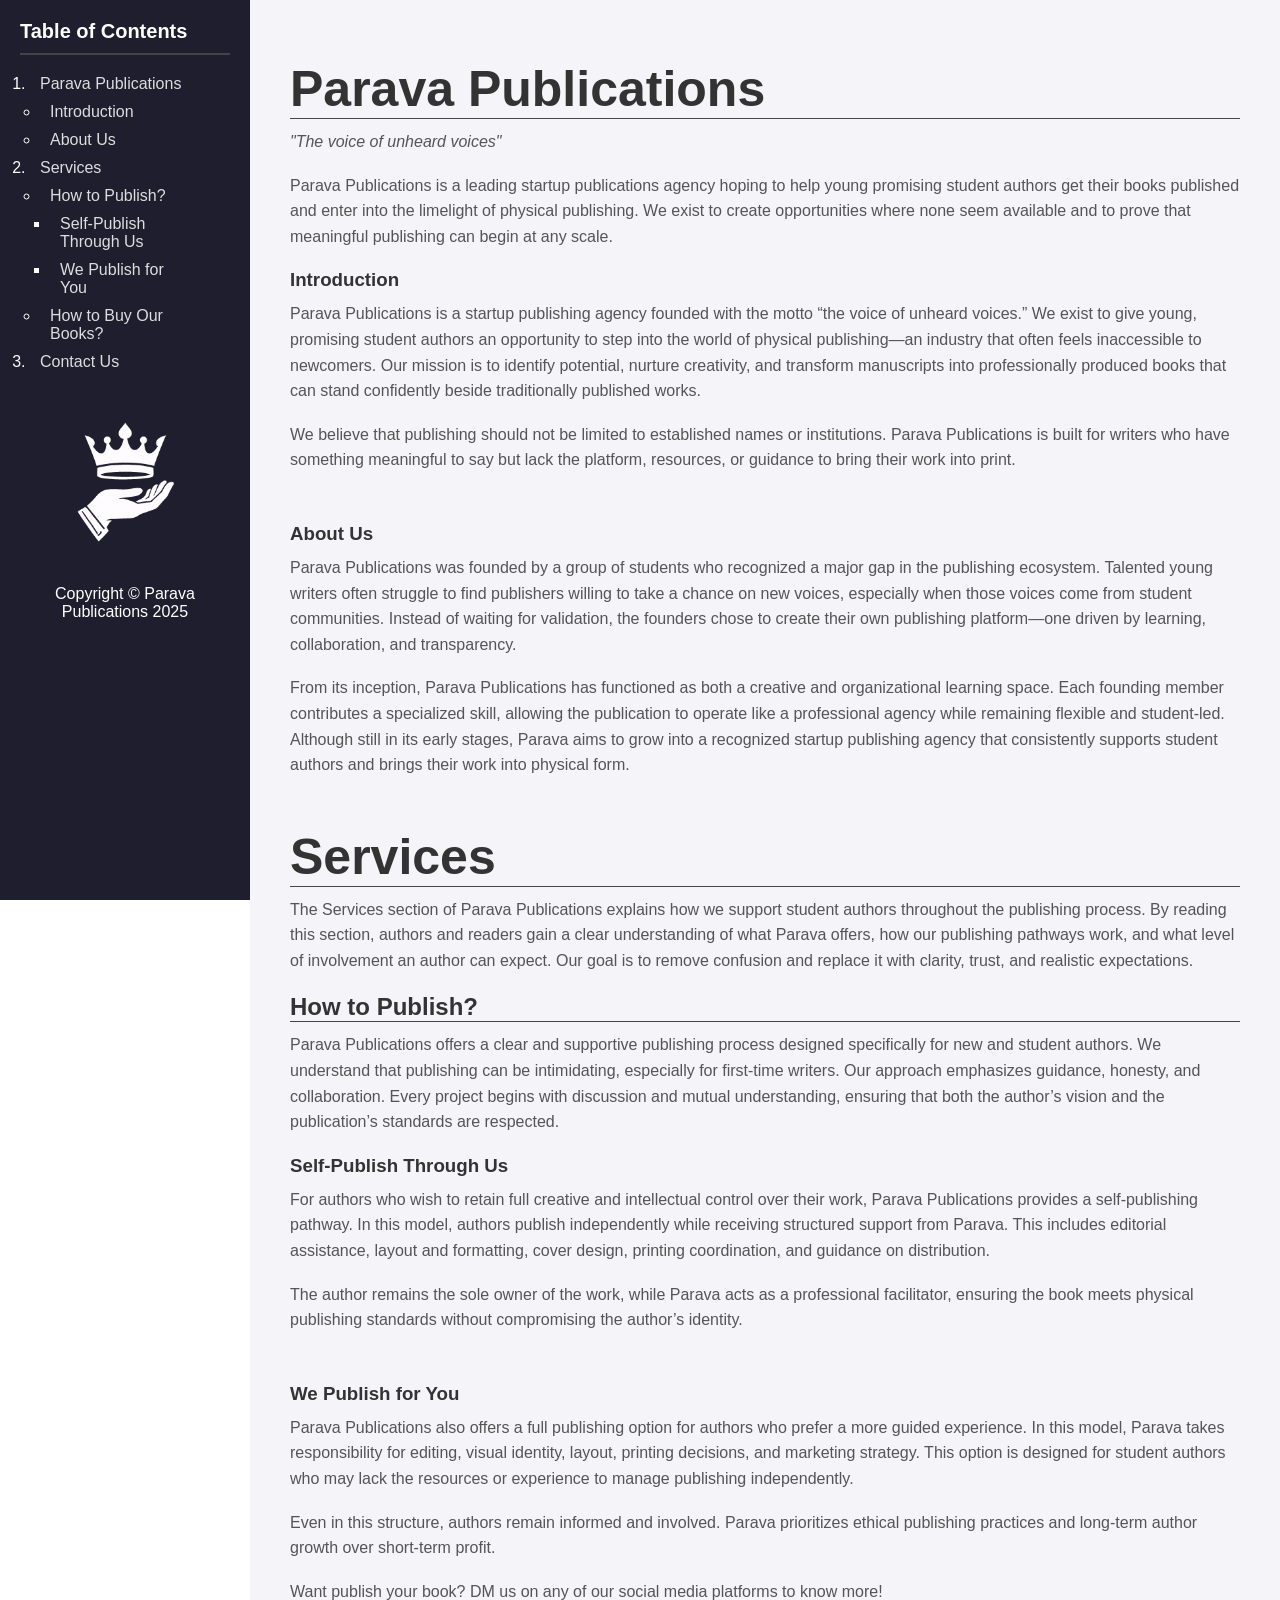
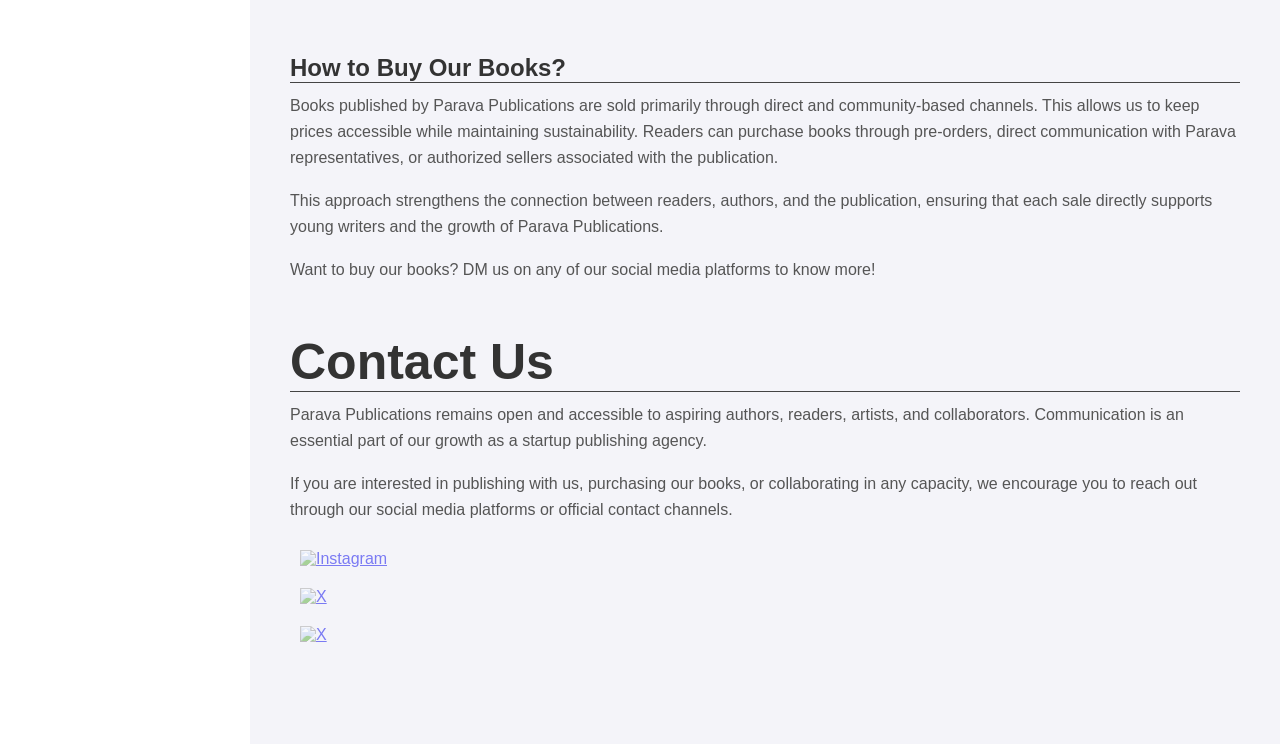
==== index.html @ 6252a5cc "Add files via upload" ====
<!DOCTYPE html>
<html lang="en">
<head>
  <meta charset="UTF-8" />
  <meta name="viewport" content="width=device-width, initial-scale=1.0" />
  <title>Parava Publications Documentation</title>
  <link rel="stylesheet" href="style.css" />
</head>
<body>

  <nav>
    <h2>Table of Contents</h2>
    <ol>
        <li><a href="#pp">Parava Publications</a></li>
        <ul>
            <li><a href="#pp-intro">Introduction</a></li>
            <li><a href="#pp-about">About Us</a></li>
        </ul>

        <li><a href="#service">Services</a></li>
        <ul>
            <li><a href="#service-htp">How to Publish?</a></li>
            <ul>
                <li><a href="#service-sptu">Self-Publish Through Us</a></li>
                <li><a href="#service-wpfy">We Publish for You</a></li>
            </ul>
            <li><a href="#service-buy">How to Buy Our Books?</a></li>
        </ul>

        <li><a href="#contact">Contact Us</a></li>
    </ol>
    <br>
    <img src="main.PNG" alt="Parava Publications Logo" style="width: 80%; max-width: 200px; height: auto; display: block; margin: 0 auto; filter: invert(1);">
    <br>
    <p style="text-align: center;">Copyright © Parava Publications 2025</p>
  </nav>

  <main>

    <section id="pp">
        <h1>Parava Publications</h1>
        <p><em>"The voice of unheard voices"</em></p>
        <br>
        <p>
            Parava Publications is a leading startup publications agency hoping to help young promising
            student authors get their books published and enter into the limelight of physical publishing.
            We exist to create opportunities where none seem available and to prove that meaningful
            publishing can begin at any scale.
        </p>

        <section id="pp-intro">
            <h3>Introduction</h3>
            <p>
                Parava Publications is a startup publishing agency founded with the motto “the voice of unheard
                voices.” We exist to give young, promising student authors an opportunity to step into the world
                of physical publishing—an industry that often feels inaccessible to newcomers. Our mission is to
                identify potential, nurture creativity, and transform manuscripts into professionally produced
                books that can stand confidently beside traditionally published works.
            </p>
            <br>
            <p>
                We believe that publishing should not be limited to established names or institutions.
                Parava Publications is built for writers who have something meaningful to say but lack the
                platform, resources, or guidance to bring their work into print.
            </p>
        </section>

        <section id="pp-about">
            <h3>About Us</h3>
            <p>
                Parava Publications was founded by a group of students who recognized a major gap in the publishing
                ecosystem. Talented young writers often struggle to find publishers willing to take a chance on
                new voices, especially when those voices come from student communities. Instead of waiting for
                validation, the founders chose to create their own publishing platform—one driven by learning,
                collaboration, and transparency.
            </p>
            <br>
            <p>
                From its inception, Parava Publications has functioned as both a creative and organizational
                learning space. Each founding member contributes a specialized skill, allowing the publication
                to operate like a professional agency while remaining flexible and student-led. Although still
                in its early stages, Parava aims to grow into a recognized startup publishing agency that
                consistently supports student authors and brings their work into physical form.
            </p>
        </section>
    </section>

    <section id="service">
        <h1>Services</h1>
        <p>
            The Services section of Parava Publications explains how we support student authors throughout the
            publishing process. By reading this section, authors and readers gain a clear understanding of what
            Parava offers, how our publishing pathways work, and what level of involvement an author can expect.
            Our goal is to remove confusion and replace it with clarity, trust, and realistic expectations.
        </p>

        <section id="service-htp">
            <h2>How to Publish?</h2>
            <p>
                Parava Publications offers a clear and supportive publishing process designed specifically for
                new and student authors. We understand that publishing can be intimidating, especially for
                first-time writers. Our approach emphasizes guidance, honesty, and collaboration. Every project
                begins with discussion and mutual understanding, ensuring that both the author’s vision and the
                publication’s standards are respected.
            </p>

            <section id="service-sptu">
                <h3>Self-Publish Through Us</h3>
                <p>
                    For authors who wish to retain full creative and intellectual control over their work,
                    Parava Publications provides a self-publishing pathway. In this model, authors publish
                    independently while receiving structured support from Parava. This includes editorial
                    assistance, layout and formatting, cover design, printing coordination, and guidance on
                    distribution.
                </p>
                <br>
                <p>
                    The author remains the sole owner of the work, while Parava acts as a professional
                    facilitator, ensuring the book meets physical publishing standards without compromising
                    the author’s identity.
                </p>
                
            </section>

            <section id="service-wpfy">
                <h3>We Publish for You</h3>
                <p>
                    Parava Publications also offers a full publishing option for authors who prefer a more
                    guided experience. In this model, Parava takes responsibility for editing, visual identity,
                    layout, printing decisions, and marketing strategy. This option is designed for student
                    authors who may lack the resources or experience to manage publishing independently.
                </p>
                <br>
                <p>
                    Even in this structure, authors remain informed and involved. Parava prioritizes ethical
                    publishing practices and long-term author growth over short-term profit.
                </p>
                <br>
                <p>Want publish your book? DM us on any of our social media platforms to know more!</p>
            </section>
        </section>

        <section id="service-buy">
            <h2>How to Buy Our Books?</h2>
            <p>
                Books published by Parava Publications are sold primarily through direct and community-based
                channels. This allows us to keep prices accessible while maintaining sustainability. Readers
                can purchase books through pre-orders, direct communication with Parava representatives, or
                authorized sellers associated with the publication.
            </p>
            <br>
            <p>
                This approach strengthens the connection between readers, authors, and the publication, ensuring
                that each sale directly supports young writers and the growth of Parava Publications.
            </p>
            <br>
            <p>Want to buy our books? DM us on any of our social media platforms to know more!</p>
        </section>
    </section>


    <section id="contact">
        <h1>Contact Us</h1>
        <p>
            Parava Publications remains open and accessible to aspiring authors, readers, artists, and
            collaborators. Communication is an essential part of our growth as a startup publishing agency.
        </p>
        <br>
        <p>
            If you are interested in publishing with us, purchasing our books, or collaborating in any
            capacity, we encourage you to reach out through our social media platforms or official contact
            channels.
        </p>
        
        <div class="socials">
            <br>
            <a href="#" target="_blank">
                <img src="https://cdn.simpleicons.org/instagram" alt="Instagram">
            </a>
            <br>
            <a href="#" target="_blank">
                <img src="https://cdn.simpleicons.org/x" alt="X">
            </a>
            <br>
            <a href="#" target="_blank">
                <img src="https://cdn.simpleicons.org/facebook" alt="X">
            </a>

        </div>

    </section>

  </main>

</body>
</html>
---- style.css ----
* {
  margin: 0;
  padding: 0;
  box-sizing: border-box;
}
body {
  font-family: Arial, sans-serif;
  display: flex;
  min-height: 100vh;
}
/* Sidebar Styles */
nav {
  width: 250px;
  background-color: #1e1e2f;
  color: #fff;
  position: sticky;
  top: 0;
  height: 100vh;
  overflow-y: auto;
  padding: 20px;
}
nav h2 {
  margin-bottom: 20px;
  font-size: 20px;
  border-bottom: 2px solid #444;
  padding-bottom: 10px;
}
nav a {
  display: block;
  color: #ddd;
  text-decoration: none;
  margin: 10px;
  transition: color 0.2s ease-in-out;
}
nav a:hover {
  color: #00bcd4;
}
nav ol{
    margin: 10px;
}
nav ul{
    margin: 10px;
}
/* Main Content Styles */
main {
  flex: 1;
  padding: 40px;
  background-color: #f4f4f9;
}
main section {
  margin-bottom: 50px;
}
main h3 {
  color: #333;
  margin-bottom: 10px;
  margin-top: 20px;
}
main h2 {
  color: #333;
  margin-bottom: 10px;
  margin-top: 20px;
  border-bottom: 1px solid #444;
}
main h1 {
  color: #333;
  margin-bottom: 10px;
  margin-top: 20px;
  border-bottom: 1px solid #444;
  font-size: 50px;
}
main p {
  line-height: 1.6;
  color: #555;
}

.socials img {
  width: 25px;
  height: 25px;
  opacity: 0.5;
  margin: 10px;
}

.socials img:hover {
  opacity: 1;
}

@media (max-width: 768px) {
  body {
    flex-direction: column;
  }
  nav {
    width: 100%;
    height: auto;
    position: relative;
  }
  main {
    padding: 20px;
  }
}
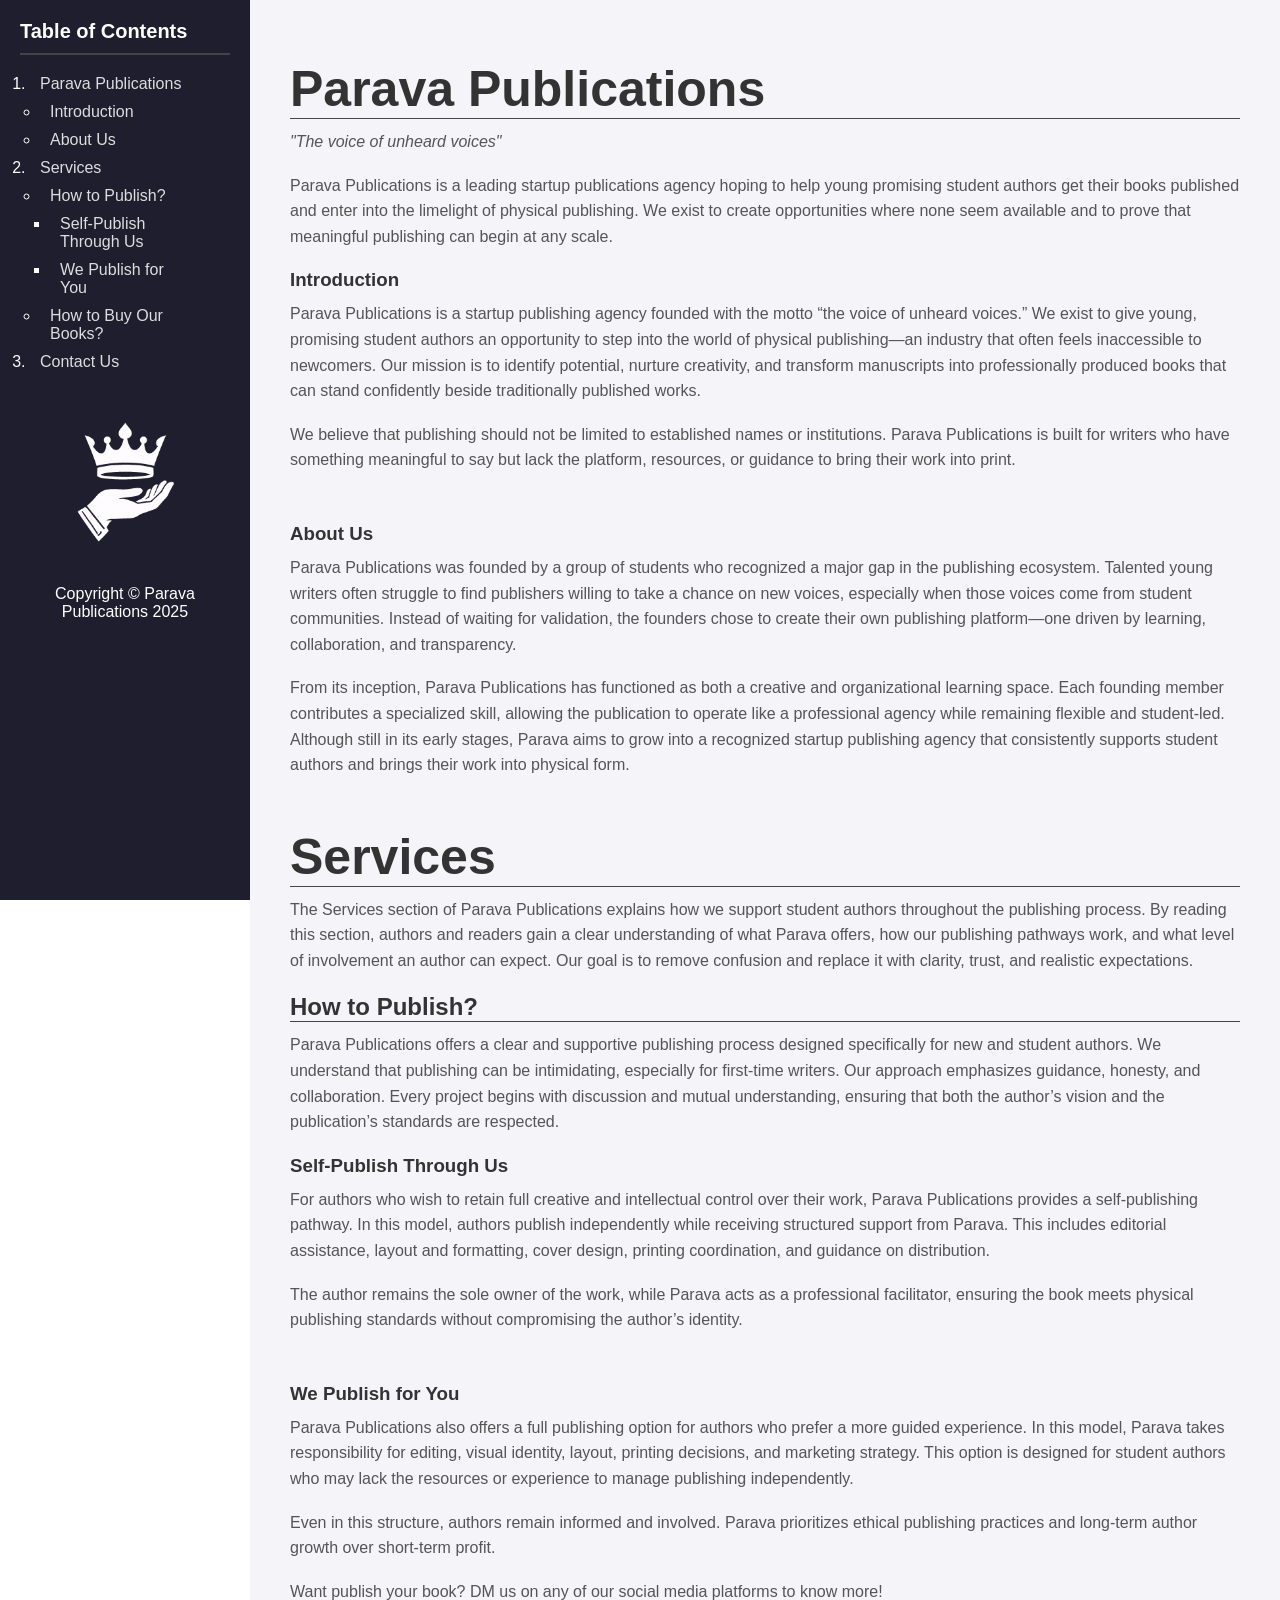
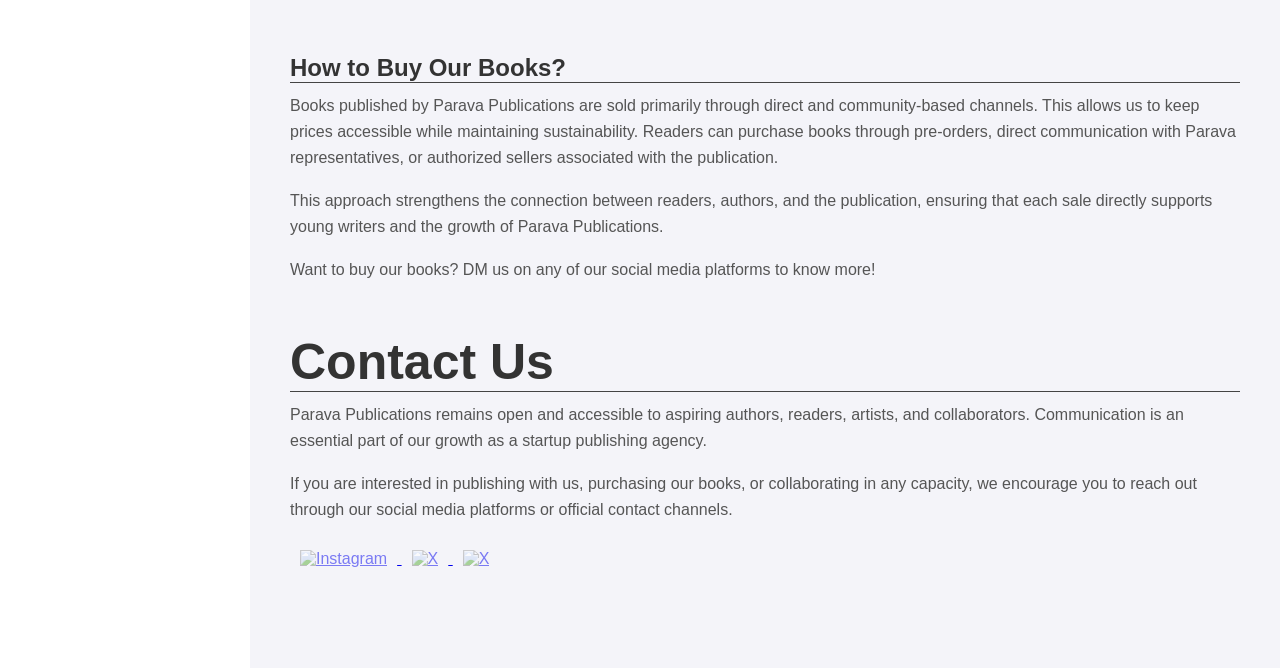
==== commit ef7ab628: "Update index.html" ====
--- a/index.html
+++ b/index.html
@@ -3,7 +3,7 @@
 <head>
   <meta charset="UTF-8" />
   <meta name="viewport" content="width=device-width, initial-scale=1.0" />
-  <title>Parava Publications Documentation</title>
+  <title>Parava Publications</title>
   <link rel="stylesheet" href="style.css" />
 </head>
 <body>
@@ -172,16 +172,16 @@
             channels.
         </p>
         
-        <div class="socials">
+        <div class="socials" style="align: center;">
             <br>
             <a href="#" target="_blank">
                 <img src="https://cdn.simpleicons.org/instagram" alt="Instagram">
             </a>
-            <br>
+            
             <a href="#" target="_blank">
                 <img src="https://cdn.simpleicons.org/x" alt="X">
             </a>
-            <br>
+             
             <a href="#" target="_blank">
                 <img src="https://cdn.simpleicons.org/facebook" alt="X">
             </a>
@@ -193,4 +193,4 @@
   </main>
 
 </body>
-</html>+</html>
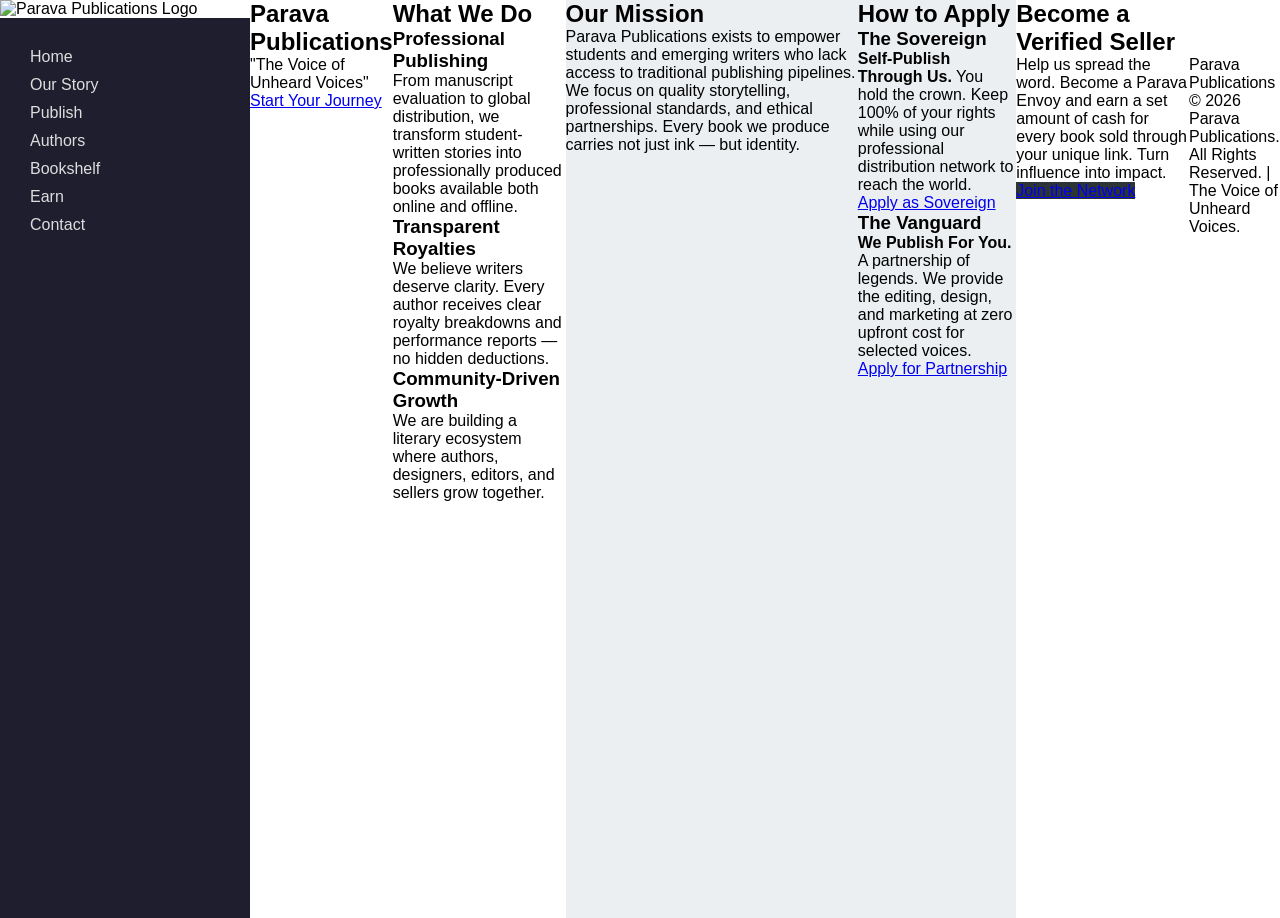
==== commit 64ce1501: "Revise index.html for improved layout and branding Updated the HTML structure and content for better" ====
--- a/index.html
+++ b/index.html
@@ -1,196 +1,97 @@
 <!DOCTYPE html>
 <html lang="en">
 <head>
-  <meta charset="UTF-8" />
-  <meta name="viewport" content="width=device-width, initial-scale=1.0" />
-  <title>Parava Publications</title>
-  <link rel="stylesheet" href="style.css" />
+    <meta charset="UTF-8">
+    <meta name="viewport" content="width=device-width, initial-scale=1.0">
+    <title>Parava Publications | The Voice of Unheard Voices</title>
+    <link rel="stylesheet" href="style.css">
+    <link href="https://fonts.googleapis.com/css2?family=Inter:wght@300;400;700&family=Playfair+Display:ital,wght@0,700;1,700&display=swap" rel="stylesheet">
+    
 </head>
 <body>
 
-  <nav>
-    <h2>Table of Contents</h2>
-    <ol>
-        <li><a href="#pp">Parava Publications</a></li>
-        <ul>
-            <li><a href="#pp-intro">Introduction</a></li>
-            <li><a href="#pp-about">About Us</a></li>
-        </ul>
+    <header>
+        <div class="logo-container">
+            <img src="your-logo-file.png" alt="Parava Publications Logo">
+        </div>
+        <nav>
+            <a href="index.html">Home</a>
+            <a href="about.html">Our Story</a>
+            <a href="publish.html">Publish</a>
+            <a href="authors.html">Authors</a>
+            <a href="books.html">Bookshelf</a>
+            <a href="sellers.html">Earn</a>
+            <a href="contact.html">Contact</a>
+        </nav>
+    </header>
 
-        <li><a href="#service">Services</a></li>
-        <ul>
-            <li><a href="#service-htp">How to Publish?</a></li>
-            <ul>
-                <li><a href="#service-sptu">Self-Publish Through Us</a></li>
-                <li><a href="#service-wpfy">We Publish for You</a></li>
-            </ul>
-            <li><a href="#service-buy">How to Buy Our Books?</a></li>
-        </ul>
-
-        <li><a href="#contact">Contact Us</a></li>
-    </ol>
-    <br>
-    <img src="main.PNG" alt="Parava Publications Logo" style="width: 80%; max-width: 200px; height: auto; display: block; margin: 0 auto; filter: invert(1);">
-    <br>
-    <p style="text-align: center;">Copyright © Parava Publications 2025</p>
-  </nav>
-
-  <main>
-
-    <section id="pp">
+    <section class="hero">
         <h1>Parava Publications</h1>
-        <p><em>"The voice of unheard voices"</em></p>
-        <br>
-        <p>
-            Parava Publications is a leading startup publications agency hoping to help young promising
-            student authors get their books published and enter into the limelight of physical publishing.
-            We exist to create opportunities where none seem available and to prove that meaningful
-            publishing can begin at any scale.
-        </p>
-
-        <section id="pp-intro">
-            <h3>Introduction</h3>
-            <p>
-                Parava Publications is a startup publishing agency founded with the motto “the voice of unheard
-                voices.” We exist to give young, promising student authors an opportunity to step into the world
-                of physical publishing—an industry that often feels inaccessible to newcomers. Our mission is to
-                identify potential, nurture creativity, and transform manuscripts into professionally produced
-                books that can stand confidently beside traditionally published works.
-            </p>
-            <br>
-            <p>
-                We believe that publishing should not be limited to established names or institutions.
-                Parava Publications is built for writers who have something meaningful to say but lack the
-                platform, resources, or guidance to bring their work into print.
-            </p>
-        </section>
-
-        <section id="pp-about">
-            <h3>About Us</h3>
-            <p>
-                Parava Publications was founded by a group of students who recognized a major gap in the publishing
-                ecosystem. Talented young writers often struggle to find publishers willing to take a chance on
-                new voices, especially when those voices come from student communities. Instead of waiting for
-                validation, the founders chose to create their own publishing platform—one driven by learning,
-                collaboration, and transparency.
-            </p>
-            <br>
-            <p>
-                From its inception, Parava Publications has functioned as both a creative and organizational
-                learning space. Each founding member contributes a specialized skill, allowing the publication
-                to operate like a professional agency while remaining flexible and student-led. Although still
-                in its early stages, Parava aims to grow into a recognized startup publishing agency that
-                consistently supports student authors and brings their work into physical form.
-            </p>
-        </section>
+        <p class="motto">"The Voice of Unheard Voices"</p>
+        <a href="publish.html" class="btn">Start Your Journey</a>
     </section>
 
-    <section id="service">
-        <h1>Services</h1>
-        <p>
-            The Services section of Parava Publications explains how we support student authors throughout the
-            publishing process. By reading this section, authors and readers gain a clear understanding of what
-            Parava offers, how our publishing pathways work, and what level of involvement an author can expect.
-            Our goal is to remove confusion and replace it with clarity, trust, and realistic expectations.
-        </p>
+    <section>
+        <h2>What We Do</h2>
+        <div class="grid">
+            <div class="card">
+                <h3>Professional Publishing</h3>
+                <p>From manuscript evaluation to global distribution, we transform student-written stories into professionally produced books available both online and offline.</p>
+            </div>
 
-        <section id="service-htp">
-            <h2>How to Publish?</h2>
-            <p>
-                Parava Publications offers a clear and supportive publishing process designed specifically for
-                new and student authors. We understand that publishing can be intimidating, especially for
-                first-time writers. Our approach emphasizes guidance, honesty, and collaboration. Every project
-                begins with discussion and mutual understanding, ensuring that both the author’s vision and the
-                publication’s standards are respected.
-            </p>
+            <div class="card">
+                <h3>Transparent Royalties</h3>
+                <p>We believe writers deserve clarity. Every author receives clear royalty breakdowns and performance reports — no hidden deductions.</p>
+            </div>
 
-            <section id="service-sptu">
-                <h3>Self-Publish Through Us</h3>
-                <p>
-                    For authors who wish to retain full creative and intellectual control over their work,
-                    Parava Publications provides a self-publishing pathway. In this model, authors publish
-                    independently while receiving structured support from Parava. This includes editorial
-                    assistance, layout and formatting, cover design, printing coordination, and guidance on
-                    distribution.
-                </p>
-                <br>
-                <p>
-                    The author remains the sole owner of the work, while Parava acts as a professional
-                    facilitator, ensuring the book meets physical publishing standards without compromising
-                    the author’s identity.
-                </p>
-                
-            </section>
-
-            <section id="service-wpfy">
-                <h3>We Publish for You</h3>
-                <p>
-                    Parava Publications also offers a full publishing option for authors who prefer a more
-                    guided experience. In this model, Parava takes responsibility for editing, visual identity,
-                    layout, printing decisions, and marketing strategy. This option is designed for student
-                    authors who may lack the resources or experience to manage publishing independently.
-                </p>
-                <br>
-                <p>
-                    Even in this structure, authors remain informed and involved. Parava prioritizes ethical
-                    publishing practices and long-term author growth over short-term profit.
-                </p>
-                <br>
-                <p>Want publish your book? DM us on any of our social media platforms to know more!</p>
-            </section>
-        </section>
-
-        <section id="service-buy">
-            <h2>How to Buy Our Books?</h2>
-            <p>
-                Books published by Parava Publications are sold primarily through direct and community-based
-                channels. This allows us to keep prices accessible while maintaining sustainability. Readers
-                can purchase books through pre-orders, direct communication with Parava representatives, or
-                authorized sellers associated with the publication.
-            </p>
-            <br>
-            <p>
-                This approach strengthens the connection between readers, authors, and the publication, ensuring
-                that each sale directly supports young writers and the growth of Parava Publications.
-            </p>
-            <br>
-            <p>Want to buy our books? DM us on any of our social media platforms to know more!</p>
-        </section>
+            <div class="card">
+                <h3>Community-Driven Growth</h3>
+                <p>We are building a literary ecosystem where authors, designers, editors, and sellers grow together.</p>
+            </div>
+        </div>
     </section>
 
+<section style="background:#eceff1;">
+    <h2>Our Mission</h2>
+    <p>
+        Parava Publications exists to empower students and emerging writers who lack access to traditional publishing pipelines.
+        We focus on quality storytelling, professional standards, and ethical partnerships.
+        Every book we produce carries not just ink — but identity.
+    </p>
+</section>
 
-    <section id="contact">
-        <h1>Contact Us</h1>
-        <p>
-            Parava Publications remains open and accessible to aspiring authors, readers, artists, and
-            collaborators. Communication is an essential part of our growth as a startup publishing agency.
-        </p>
-        <br>
-        <p>
-            If you are interested in publishing with us, purchasing our books, or collaborating in any
-            capacity, we encourage you to reach out through our social media platforms or official contact
-            channels.
-        </p>
-        
-        <div class="socials" style="align: center;">
-            <br>
-            <a href="#" target="_blank">
-                <img src="https://cdn.simpleicons.org/instagram" alt="Instagram">
-            </a>
-            
-            <a href="#" target="_blank">
-                <img src="https://cdn.simpleicons.org/x" alt="X">
-            </a>
-             
-            <a href="#" target="_blank">
-                <img src="https://cdn.simpleicons.org/facebook" alt="X">
-            </a>
-
+    <section id="apply" style="background: #eceff1;">
+        <h2>How to Apply</h2>
+        <div class="grid">
+            <div class="card">
+                <h3>The Sovereign</h3>
+                <p><strong>Self-Publish Through Us.</strong> You hold the crown. Keep 100% of your rights while using our professional distribution network to reach the world.</p>
+                <a href="#" class="btn">Apply as Sovereign</a>
+            </div>
+            <div class="card">
+                <h3>The Vanguard</h3>
+                <p><strong>We Publish For You.</strong> A partnership of legends. We provide the editing, design, and marketing at zero upfront cost for selected voices.</p>
+                <a href="#" class="btn">Apply for Partnership</a>
+            </div>
         </div>
-
     </section>
 
-  </main>
+    <section id="sellers">
+        <h2>Become a Verified Seller</h2>
+        <p>Help us spread the word. Become a Parava Envoy and earn a set amount of cash for every book sold through your unique link. Turn influence into impact.</p>
+        <a href="#" class="btn" style="background: #2d3436;">Join the Network</a>
+    </section>
+
+    <footer>
+        <div class="logo-container" style="margin-bottom: 20px;">
+            <img src="your-logo-file.png" alt="Parava Footer Logo" style="filter: brightness(0) invert(1); margin: 0 auto;">
+        </div>
+        <p>Parava Publications</p>
+        
+        <div class="copyright">
+            <p>&copy; 2026 Parava Publications. All Rights Reserved. | The Voice of Unheard Voices.</p>
+        </div>
+    </footer>
 
 </body>
 </html>
--- a/style.css
+++ b/style.css
@@ -72,7 +72,11 @@
   line-height: 1.6;
   color: #555;
 }
-
+.socials {
+  display: flex;
+  justify-content: center;
+  gap: 12px;
+}
 .socials img {
   width: 25px;
   height: 25px;
@@ -96,4 +100,4 @@
   main {
     padding: 20px;
   }
-}+}
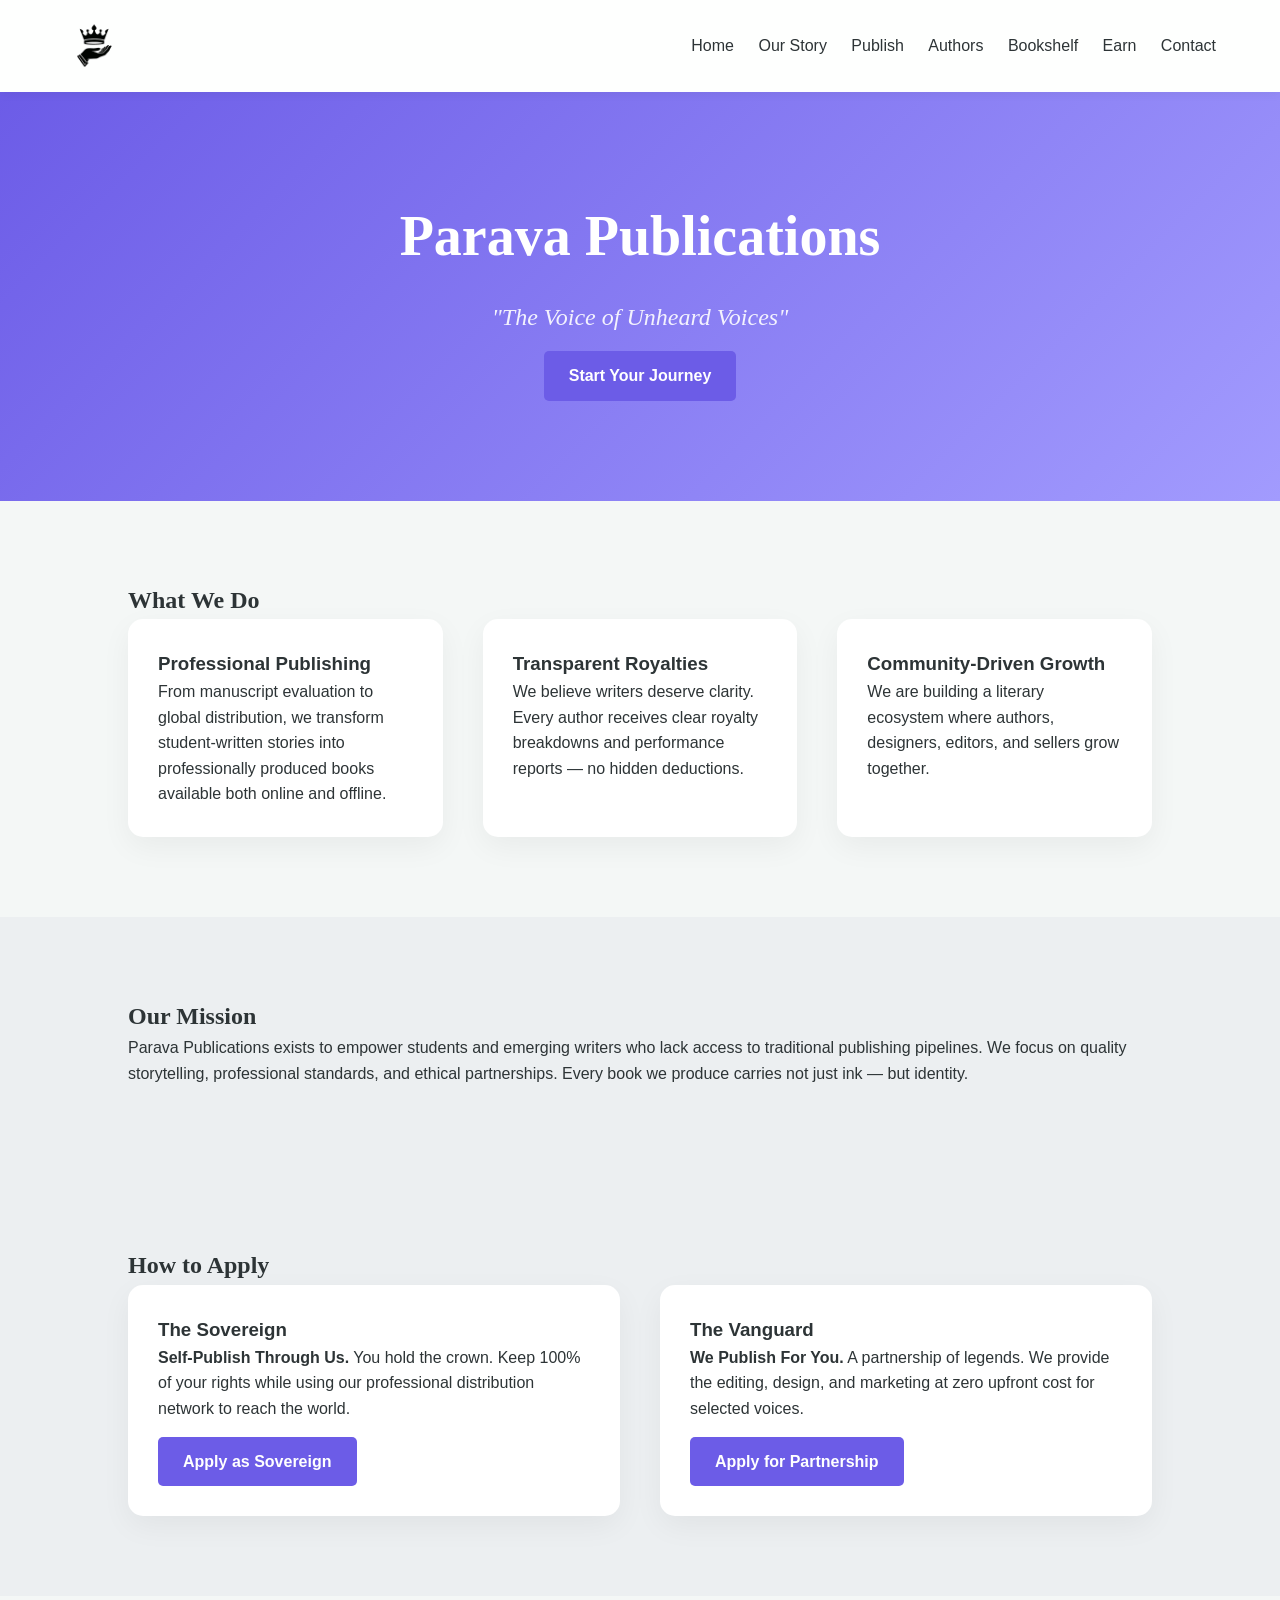
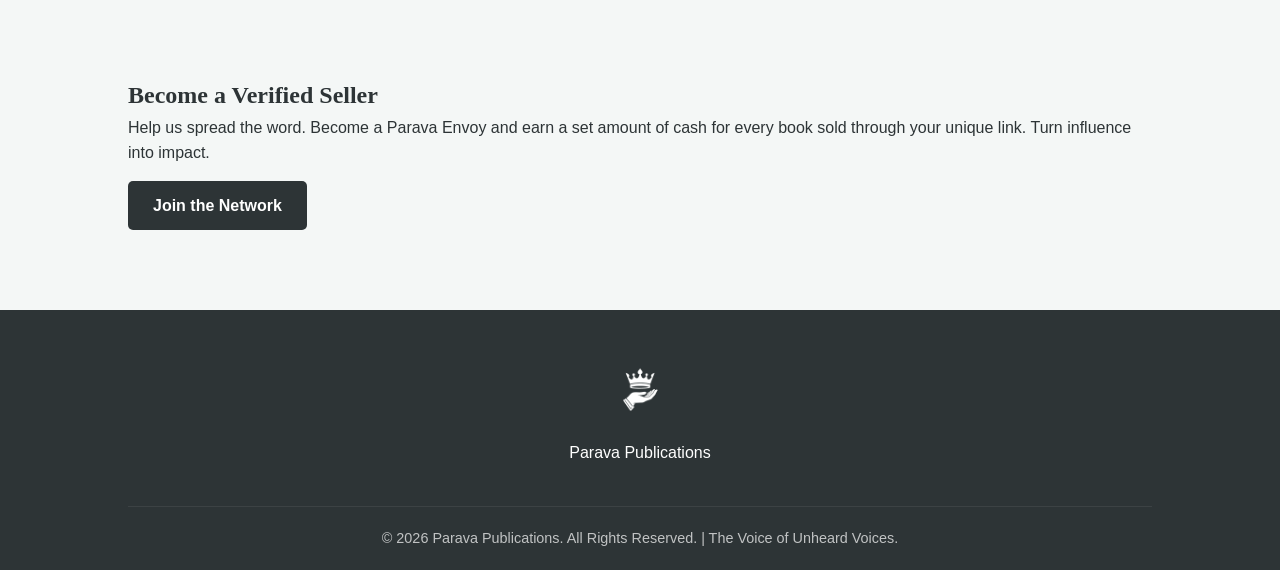
==== commit 9036713c: "Update link in sellers section to earn.html" ====
--- a/index.html
+++ b/index.html
@@ -79,7 +79,7 @@
     <section id="sellers">
         <h2>Become a Verified Seller</h2>
         <p>Help us spread the word. Become a Parava Envoy and earn a set amount of cash for every book sold through your unique link. Turn influence into impact.</p>
-        <a href="#" class="btn" style="background: #2d3436;">Join the Network</a>
+        <a href="earn.html" class="btn" style="background: #2d3436;">Join the Network</a>
     </section>
 
     <footer>
--- a/style.css
+++ b/style.css
@@ -1,103 +1,102 @@
-* {
-  margin: 0;
-  padding: 0;
-  box-sizing: border-box;
-}
-body {
-  font-family: Arial, sans-serif;
-  display: flex;
-  min-height: 100vh;
-}
-/* Sidebar Styles */
-nav {
-  width: 250px;
-  background-color: #1e1e2f;
-  color: #fff;
-  position: sticky;
-  top: 0;
-  height: 100vh;
-  overflow-y: auto;
-  padding: 20px;
-}
-nav h2 {
-  margin-bottom: 20px;
-  font-size: 20px;
-  border-bottom: 2px solid #444;
-  padding-bottom: 10px;
-}
-nav a {
-  display: block;
-  color: #ddd;
-  text-decoration: none;
-  margin: 10px;
-  transition: color 0.2s ease-in-out;
-}
-nav a:hover {
-  color: #00bcd4;
-}
-nav ol{
-    margin: 10px;
-}
-nav ul{
-    margin: 10px;
-}
-/* Main Content Styles */
-main {
-  flex: 1;
-  padding: 40px;
-  background-color: #f4f4f9;
-}
-main section {
-  margin-bottom: 50px;
-}
-main h3 {
-  color: #333;
-  margin-bottom: 10px;
-  margin-top: 20px;
-}
-main h2 {
-  color: #333;
-  margin-bottom: 10px;
-  margin-top: 20px;
-  border-bottom: 1px solid #444;
-}
-main h1 {
-  color: #333;
-  margin-bottom: 10px;
-  margin-top: 20px;
-  border-bottom: 1px solid #444;
-  font-size: 50px;
-}
-main p {
-  line-height: 1.6;
-  color: #555;
-}
-.socials {
-  display: flex;
-  justify-content: center;
-  gap: 12px;
-}
-.socials img {
-  width: 25px;
-  height: 25px;
-  opacity: 0.5;
-  margin: 10px;
-}
+        :root {
+            --primary: #2d3436;
+            --accent: #6c5ce7;
+            --text-dark: #2d3436;
+            --text-light: #fdfdfd;
+            --bg-glass: rgba(255, 255, 255, 0.9);
+        }
 
-.socials img:hover {
-  opacity: 1;
-}
+        * { margin: 0; padding: 0; box-sizing: border-box; }
 
-@media (max-width: 768px) {
-  body {
-    flex-direction: column;
-  }
-  nav {
-    width: 100%;
-    height: auto;
-    position: relative;
-  }
-  main {
-    padding: 20px;
-  }
-}
+        body {
+            font-family: 'Inter', sans-serif;
+            line-height: 1.6;
+            color: var(--text-dark);
+            background: #f4f7f6;
+        }
+
+        h1, h2, .motto {
+            font-family: 'Playfair Display', serif;
+        }
+
+        /* --- Header & Logo --- */
+        header {
+            background: var(--bg-glass);
+            padding: 1rem 5%;
+            position: sticky;
+            top: 0;
+            display: flex;
+            justify-content: space-between;
+            align-items: center;
+            box-shadow: 0 2px 10px rgba(0,0,0,0.05);
+            z-index: 1000;
+        }
+
+        .logo-container img {
+            max-height: 60px; /* Adjust height to your shape */
+            width: auto;
+            display: block;
+        }
+
+        nav a {
+            text-decoration: none;
+            color: var(--text-dark);
+            margin-left: 20px;
+            font-weight: 500;
+            transition: color 0.3s;
+        }
+
+        nav a:hover { color: var(--accent); }
+
+        /* --- Hero Section --- */
+        .hero {
+            padding: 100px 10%;
+            text-align: center;
+            background: linear-gradient(135deg, #6c5ce7 0%, #a29bfe 100%);
+            color: white;
+        }
+
+        .hero h1 { font-size: 3.5rem; margin-bottom: 1rem; }
+        .motto { font-style: italic; font-size: 1.5rem; opacity: 0.9; }
+
+        /* --- Sections --- */
+        section { padding: 80px 10%; }
+        .grid { display: grid; grid-template-columns: repeat(auto-fit, minmax(300px, 1fr)); gap: 40px; }
+
+        .card {
+            background: white;
+            padding: 30px;
+            border-radius: 15px;
+            box-shadow: 0 10px 30px rgba(0,0,0,0.05);
+            transition: transform 0.3s;
+        }
+
+        .card:hover { transform: translateY(-5px); }
+
+        /* --- Buttons --- */
+        .btn {
+            display: inline-block;
+            background: var(--accent);
+            color: white;
+            padding: 12px 25px;
+            border-radius: 5px;
+            text-decoration: none;
+            margin-top: 15px;
+            font-weight: bold;
+        }
+
+        /* --- Footer --- */
+        footer {
+            background: var(--primary);
+            color: white;
+            padding: 50px 10% 20px;
+            text-align: center;
+        }
+
+        .copyright {
+            margin-top: 40px;
+            padding-top: 20px;
+            border-top: 1px solid rgba(255,255,255,0.1);
+            font-size: 0.9rem;
+            opacity: 0.7;
+        }
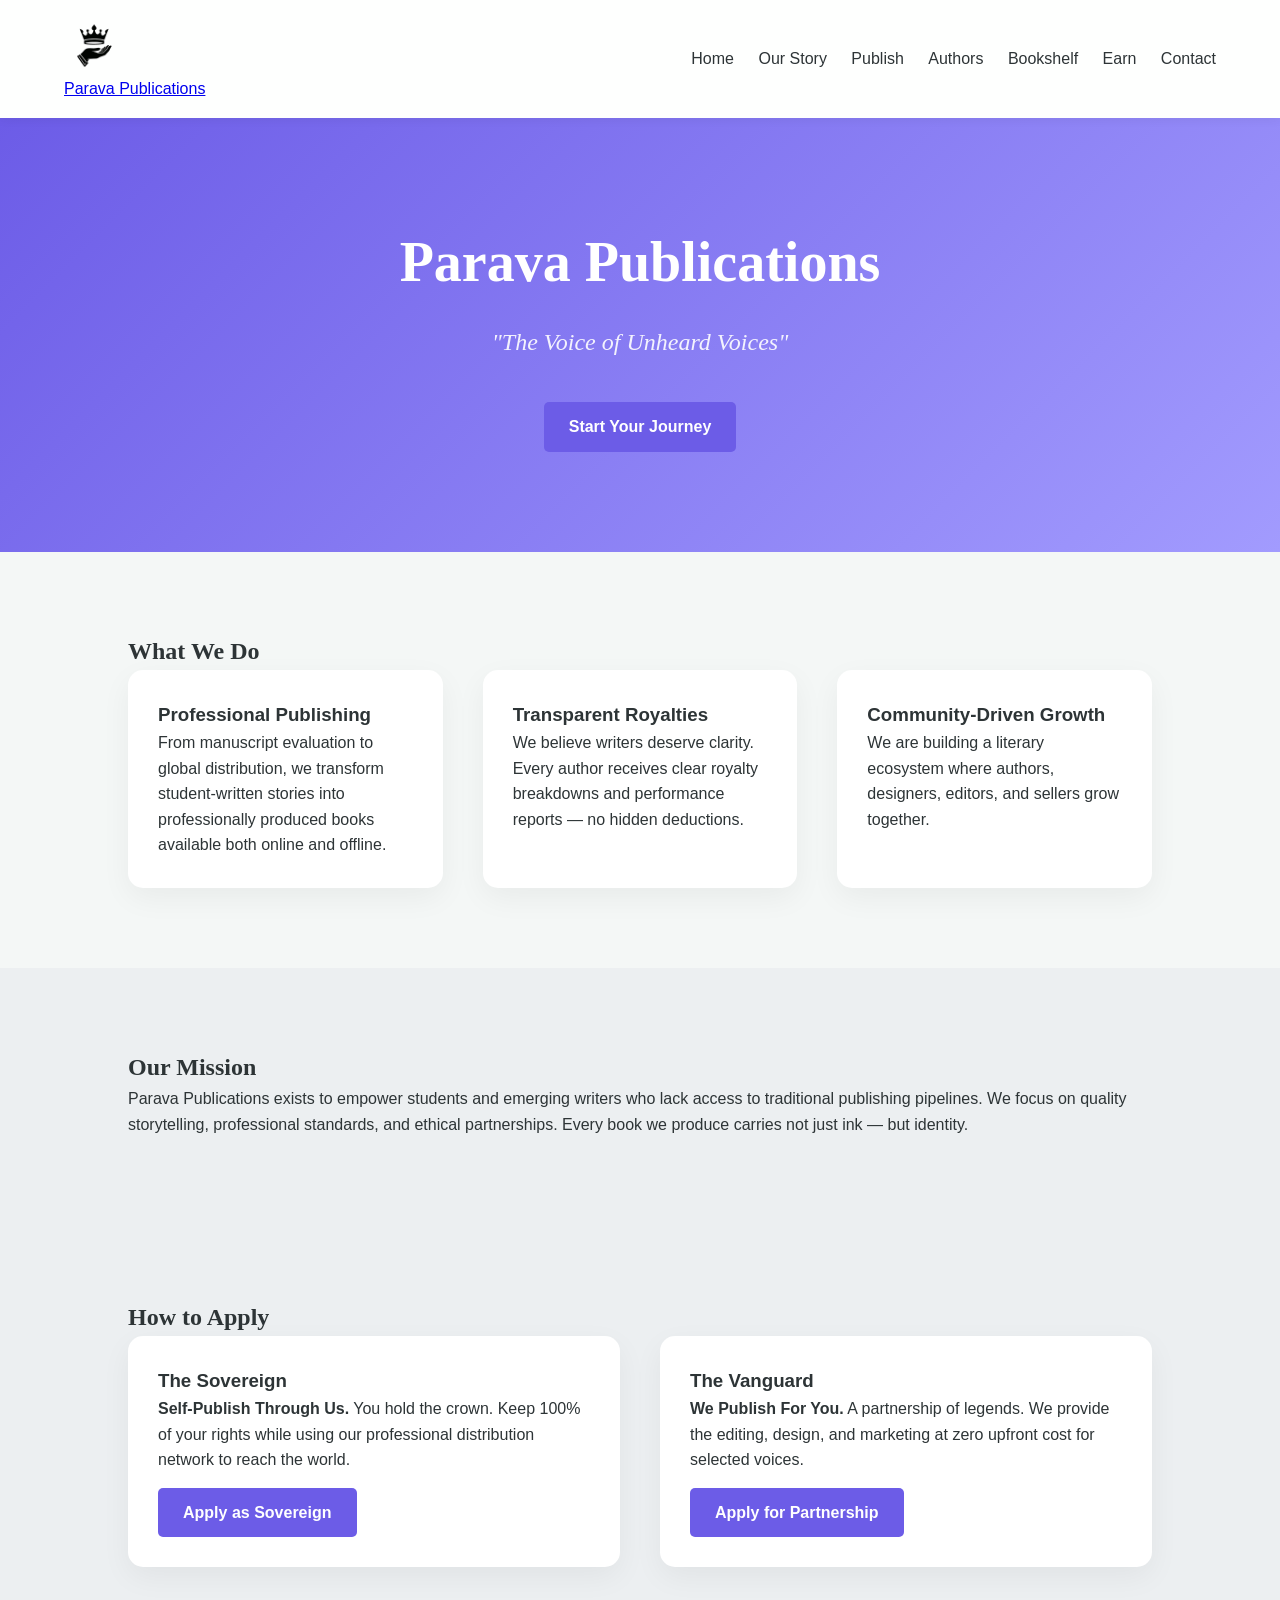
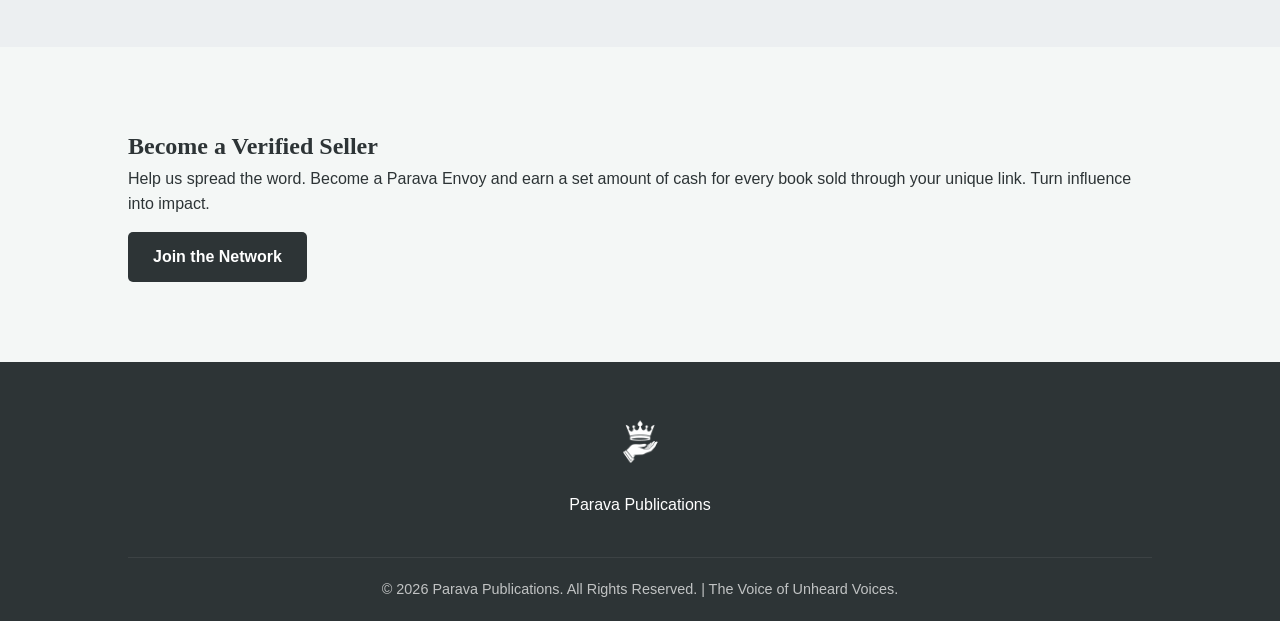
==== commit 388b5709: "Add favicon links and update button links in index.html" ====
--- a/index.html
+++ b/index.html
@@ -7,12 +7,19 @@
     <link rel="stylesheet" href="style.css">
     <link href="https://fonts.googleapis.com/css2?family=Inter:wght@300;400;700&family=Playfair+Display:ital,wght@0,700;1,700&display=swap" rel="stylesheet">
     
+    <link rel="apple-touch-icon" sizes="180x180" href="favicon_io/apple-touch-icon.png">
+    <link rel="icon" type="image/png" sizes="32x32" href="favicon_io/favicon-32x32.png">
+    <link rel="icon" type="image/png" sizes="16x16" href="favicon_io/favicon-16x16.png">
+    <link rel="manifest" href="favicon_io/site.webmanifest">
 </head>
 <body>
 
     <header>
         <div class="logo-container">
+            <a href="index.html" class="brand-link">
             <img src="your-logo-file.png" alt="Parava Publications Logo">
+            <span class="brand-name">Parava Publications</span>
+            </a>
         </div>
         <nav>
             <a href="index.html">Home</a>
@@ -28,6 +35,7 @@
     <section class="hero">
         <h1>Parava Publications</h1>
         <p class="motto">"The Voice of Unheard Voices"</p>
+        <br>
         <a href="publish.html" class="btn">Start Your Journey</a>
     </section>
 
@@ -48,16 +56,11 @@
                 <h3>Community-Driven Growth</h3>
                 <p>We are building a literary ecosystem where authors, designers, editors, and sellers grow together.</p>
             </div>
-        </div>
     </section>
 
 <section style="background:#eceff1;">
     <h2>Our Mission</h2>
-    <p>
-        Parava Publications exists to empower students and emerging writers who lack access to traditional publishing pipelines.
-        We focus on quality storytelling, professional standards, and ethical partnerships.
-        Every book we produce carries not just ink — but identity.
-    </p>
+    <p>Parava Publications exists to empower students and emerging writers who lack access to traditional publishing pipelines. We focus on quality storytelling, professional standards, and ethical partnerships. Every book we produce carries not just ink — but identity.</p>
 </section>
 
     <section id="apply" style="background: #eceff1;">
@@ -66,12 +69,12 @@
             <div class="card">
                 <h3>The Sovereign</h3>
                 <p><strong>Self-Publish Through Us.</strong> You hold the crown. Keep 100% of your rights while using our professional distribution network to reach the world.</p>
-                <a href="#" class="btn">Apply as Sovereign</a>
+                <a href="publish.html" class="btn">Apply as Sovereign</a>
             </div>
             <div class="card">
                 <h3>The Vanguard</h3>
                 <p><strong>We Publish For You.</strong> A partnership of legends. We provide the editing, design, and marketing at zero upfront cost for selected voices.</p>
-                <a href="#" class="btn">Apply for Partnership</a>
+                <a href="publish.html" class="btn">Apply for Partnership</a>
             </div>
         </div>
     </section>
@@ -79,7 +82,7 @@
     <section id="sellers">
         <h2>Become a Verified Seller</h2>
         <p>Help us spread the word. Become a Parava Envoy and earn a set amount of cash for every book sold through your unique link. Turn influence into impact.</p>
-        <a href="earn.html" class="btn" style="background: #2d3436;">Join the Network</a>
+        <a href="sellers.html" class="btn" style="background: #2d3436;">Join the Network</a>
     </section>
 
     <footer>
--- a/style.css
+++ b/style.css
@@ -100,3 +100,17 @@
             font-size: 0.9rem;
             opacity: 0.7;
         }
+        .book-cover {
+            width: 100%;
+            height: auto;
+            display: block;
+            border: 1px solid #ddd;
+            border-radius: 8px;
+            box-shadow: 0 15px 40px rgba(0,0,0,0.2);
+            margin: 0 auto;
+            transition: transform 0.3s ease;
+        }
+
+        .book-cover:hover {
+            transform: scale(1.03);
+        }
